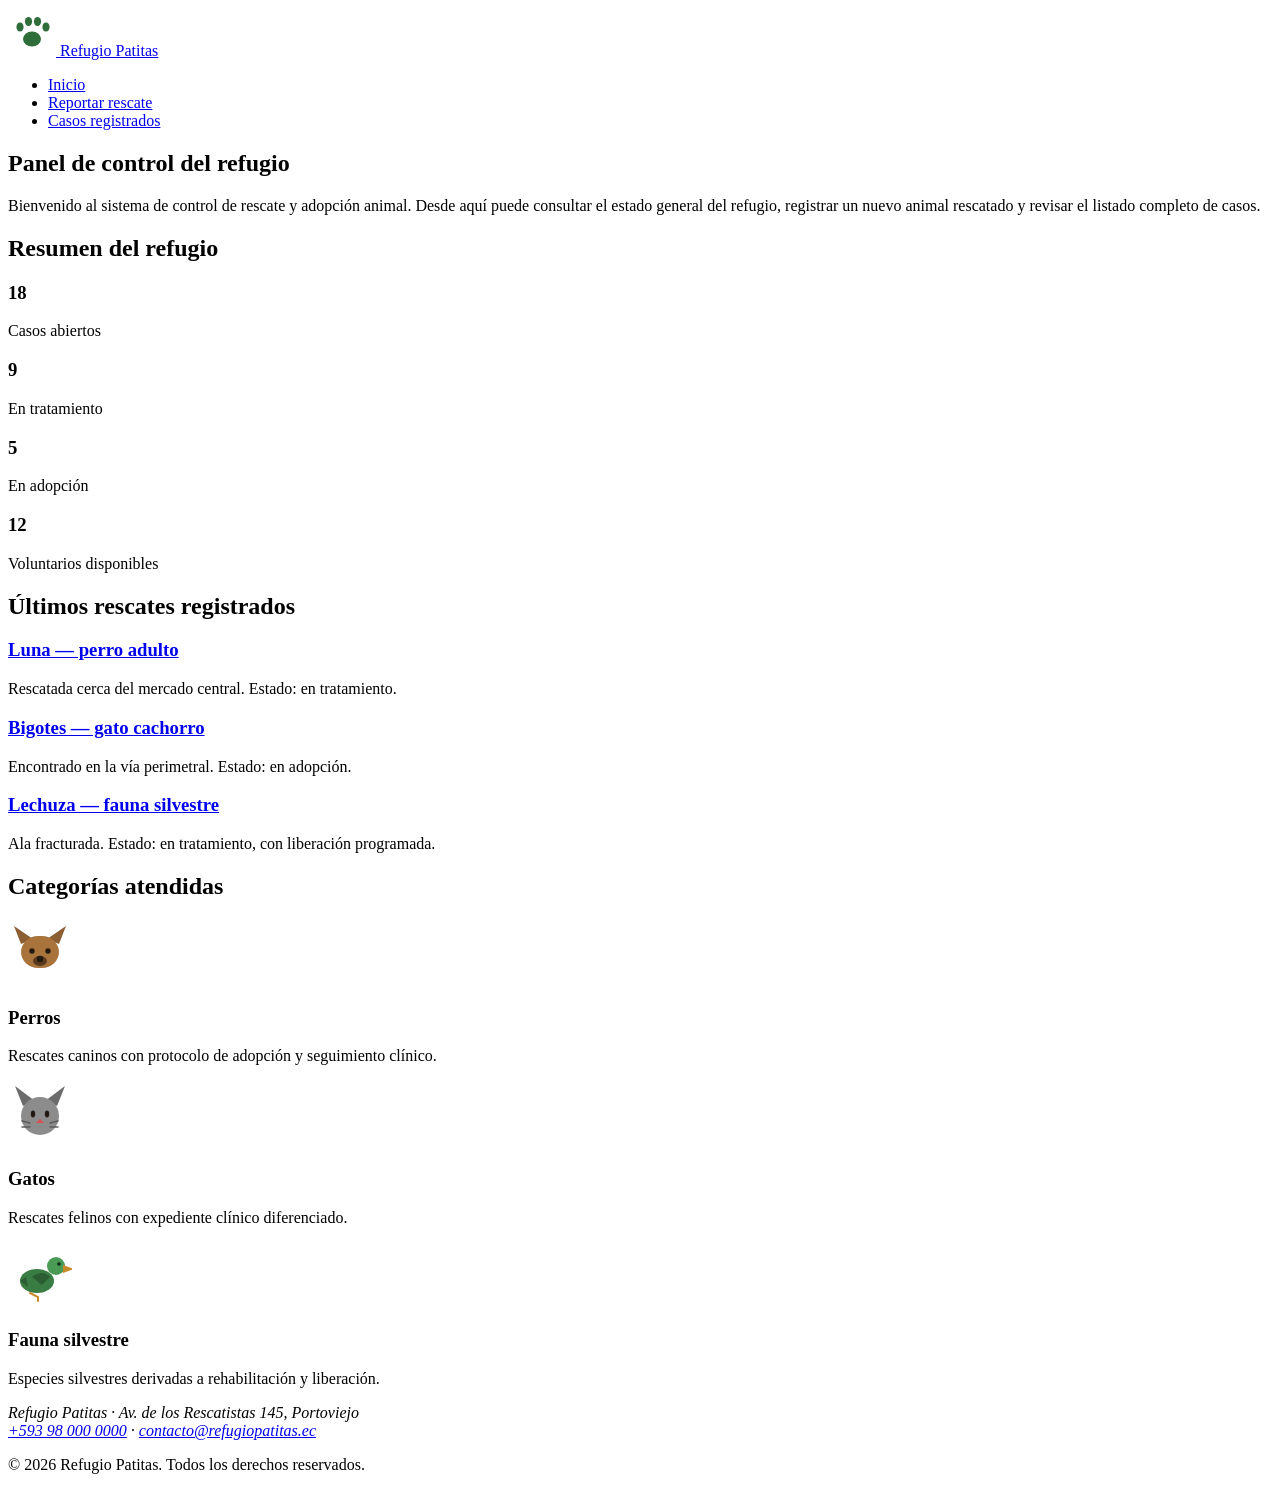
==== src/index.html @ 60a3a280 "feat(maquetacion): estructura HTML5 de las interfaces principales - index.html: dashboard con bienve" ====
<!DOCTYPE html>
<html lang="es">
<head>
  <meta charset="UTF-8">
  <meta name="viewport" content="width=device-width, initial-scale=1.0">
  <meta name="description" content="Panel de control del sistema de control de rescate y adopción animal del Refugio Patitas.">
  <meta name="author" content="Cristopher Montoya">
  <title>Inicio · Refugio Patitas — Control de Rescate y Adopción</title>
</head>
<body>

  <!-- Encabezado común: logo y navegación -->
  <header>
    <a href="index.html" title="Ir al panel de control">
      <img src="assets/img/logo.svg" alt="Logotipo del Refugio Patitas" width="48" height="48">
      <span>Refugio Patitas</span>
    </a>
    <nav aria-label="Navegación principal">
      <ul>
        <li><a href="index.html" aria-current="page">Inicio</a></li>
        <li><a href="reportar.html">Reportar rescate</a></li>
        <li><a href="rescates.html">Casos registrados</a></li>
      </ul>
    </nav>
  </header>

  <!-- Contenido exclusivo de la página -->
  <main>

    <!-- Bienvenida -->
    <section aria-labelledby="bienvenida-titulo">
      <h1 id="bienvenida-titulo">Panel de control del refugio</h1>
      <p>
        Bienvenido al sistema de control de rescate y adopción animal. Desde aquí puede
        consultar el estado general del refugio, registrar un nuevo animal rescatado y
        revisar el listado completo de casos.
      </p>
    </section>

    <!-- Resumen del refugio -->
    <section aria-labelledby="resumen-titulo">
      <h2 id="resumen-titulo">Resumen del refugio</h2>

      <article>
        <h3>18</h3>
        <p>Casos abiertos</p>
      </article>

      <article>
        <h3>9</h3>
        <p>En tratamiento</p>
      </article>

      <article>
        <h3>5</h3>
        <p>En adopción</p>
      </article>

      <article>
        <h3>12</h3>
        <p>Voluntarios disponibles</p>
      </article>
    </section>

    <!-- Últimos rescates registrados -->
    <section aria-labelledby="recientes-titulo">
      <h2 id="recientes-titulo">Últimos rescates registrados</h2>

      <article>
        <h3><a href="rescates.html#caso-006">Luna — perro adulto</a></h3>
        <p>Rescatada cerca del mercado central. Estado: en tratamiento.</p>
      </article>

      <article>
        <h3><a href="rescates.html#caso-005">Bigotes — gato cachorro</a></h3>
        <p>Encontrado en la vía perimetral. Estado: en adopción.</p>
      </article>

      <article>
        <h3><a href="rescates.html#caso-004">Lechuza — fauna silvestre</a></h3>
        <p>Ala fracturada. Estado: en tratamiento, con liberación programada.</p>
      </article>
    </section>

    <!-- Categorías atendidas -->
    <section aria-labelledby="categorias-titulo">
      <h2 id="categorias-titulo">Categorías atendidas</h2>

      <article>
        <img src="assets/img/perro.svg" alt="Ilustración de un perro" width="64" height="64">
        <h3>Perros</h3>
        <p>Rescates caninos con protocolo de adopción y seguimiento clínico.</p>
      </article>

      <article>
        <img src="assets/img/gato.svg" alt="Ilustración de un gato" width="64" height="64">
        <h3>Gatos</h3>
        <p>Rescates felinos con expediente clínico diferenciado.</p>
      </article>

      <article>
        <img src="assets/img/fauna.svg" alt="Ilustración de fauna silvestre" width="64" height="64">
        <h3>Fauna silvestre</h3>
        <p>Especies silvestres derivadas a rehabilitación y liberación.</p>
      </article>
    </section>

  </main>

  <!-- Pie de página común -->
  <footer>
    <address>
      Refugio Patitas · Av. de los Rescatistas 145, Portoviejo<br>
      <a href="tel:+593980000000">+593 98 000 0000</a> ·
      <a href="mailto:contacto@refugiopatitas.ec">contacto@refugiopatitas.ec</a>
    </address>
    <p>&copy; 2026 Refugio Patitas. Todos los derechos reservados.</p>
  </footer>

</body>
</html>
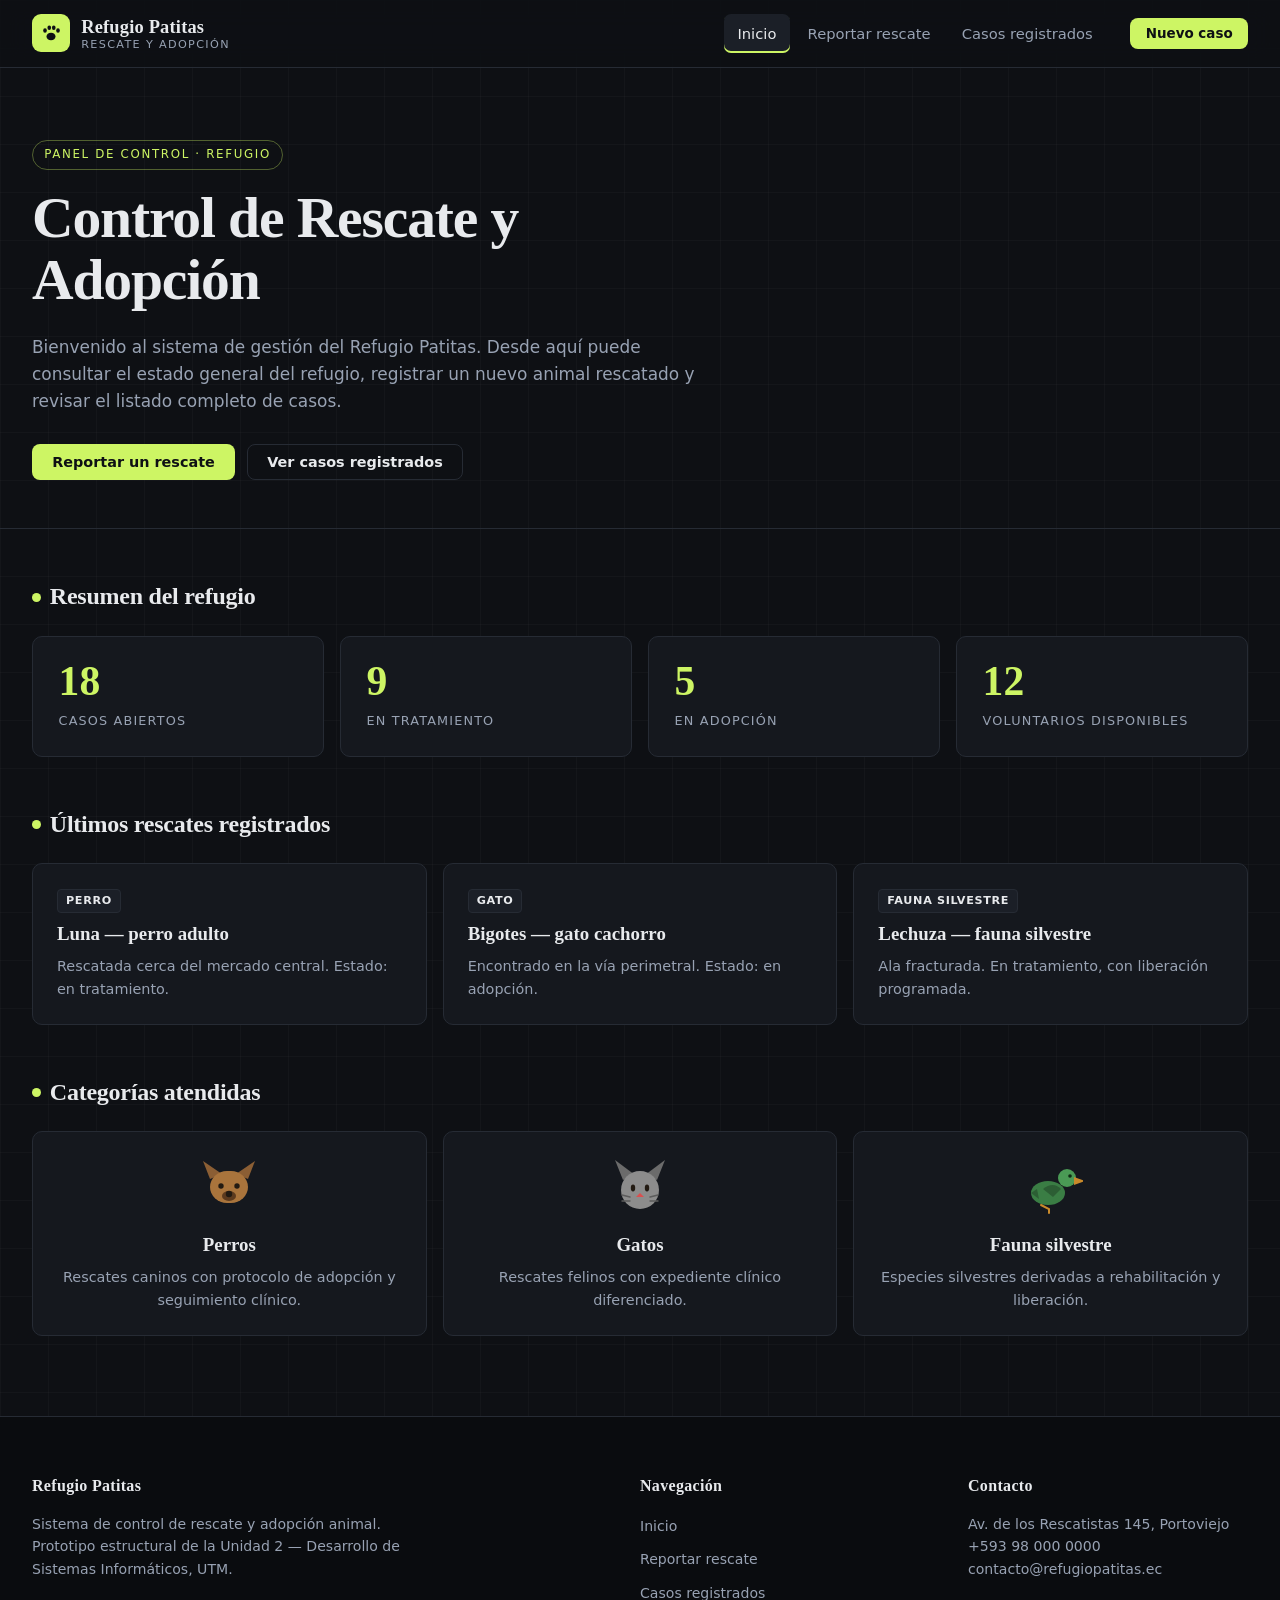
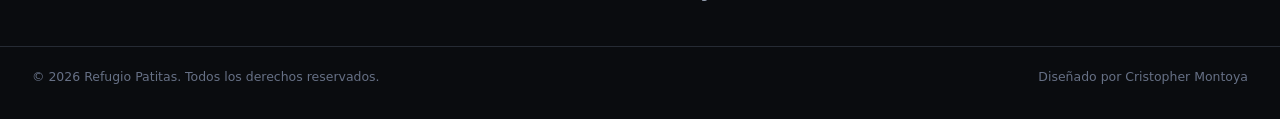
==== commit 065133b0: "feat(estilos): hoja de estilos basada en el prototipo anterior - estilos.css: tema oscuro con acento" ====
--- a/src/index.html
+++ b/src/index.html
@@ -6,115 +6,170 @@
   <meta name="description" content="Panel de control del sistema de control de rescate y adopción animal del Refugio Patitas.">
   <meta name="author" content="Cristopher Montoya">
   <title>Inicio · Refugio Patitas — Control de Rescate y Adopción</title>
+  <link rel="stylesheet" href="estilos.css">
 </head>
 <body>
 
   <!-- Encabezado común: logo y navegación -->
-  <header>
-    <a href="index.html" title="Ir al panel de control">
-      <img src="assets/img/logo.svg" alt="Logotipo del Refugio Patitas" width="48" height="48">
-      <span>Refugio Patitas</span>
-    </a>
-    <nav aria-label="Navegación principal">
-      <ul>
-        <li><a href="index.html" aria-current="page">Inicio</a></li>
-        <li><a href="reportar.html">Reportar rescate</a></li>
-        <li><a href="rescates.html">Casos registrados</a></li>
-      </ul>
-    </nav>
+  <header class="cabecera">
+    <div class="cabecera__barra">
+
+      <a class="marca" href="index.html">
+        <span class="marca__icono">
+          <img src="assets/img/logo.svg" alt="" width="24" height="24">
+        </span>
+        <span class="marca__texto">
+          <strong>Refugio Patitas</strong>
+          <small>Rescate y adopción</small>
+        </span>
+      </a>
+
+      <nav class="nav" aria-label="Navegación principal">
+        <ul class="nav__lista">
+          <li><a class="nav__enlace nav__enlace--activo" href="index.html" aria-current="page">Inicio</a></li>
+          <li><a class="nav__enlace" href="reportar.html">Reportar rescate</a></li>
+          <li><a class="nav__enlace" href="rescates.html">Casos registrados</a></li>
+        </ul>
+      </nav>
+
+      <a class="btn btn--acento btn--chico" href="reportar.html">Nuevo caso</a>
+
+    </div>
   </header>
 
   <!-- Contenido exclusivo de la página -->
   <main>
 
-    <!-- Bienvenida -->
-    <section aria-labelledby="bienvenida-titulo">
-      <h1 id="bienvenida-titulo">Panel de control del refugio</h1>
-      <p>
-        Bienvenido al sistema de control de rescate y adopción animal. Desde aquí puede
-        consultar el estado general del refugio, registrar un nuevo animal rescatado y
-        revisar el listado completo de casos.
+    <!-- Portada -->
+    <section class="portada" aria-labelledby="bienvenida-titulo">
+      <p class="portada__etiqueta">Panel de control · Refugio</p>
+      <h1 id="bienvenida-titulo">Control de Rescate y Adopción</h1>
+      <p class="portada__bajada">
+        Bienvenido al sistema de gestión del Refugio Patitas. Desde aquí puede consultar el
+        estado general del refugio, registrar un nuevo animal rescatado y revisar el listado
+        completo de casos.
       </p>
+      <div class="portada__acciones">
+        <a class="btn btn--acento" href="reportar.html">Reportar un rescate</a>
+        <a class="btn btn--fantasma" href="rescates.html">Ver casos registrados</a>
+      </div>
     </section>
 
     <!-- Resumen del refugio -->
-    <section aria-labelledby="resumen-titulo">
-      <h2 id="resumen-titulo">Resumen del refugio</h2>
+    <section class="seccion" aria-labelledby="resumen-titulo">
+      <h2 class="seccion__titulo" id="resumen-titulo">Resumen del refugio</h2>
 
-      <article>
-        <h3>18</h3>
-        <p>Casos abiertos</p>
-      </article>
+      <div class="resumen">
+        <article class="stat">
+          <h3 class="stat__num">18</h3>
+          <p class="stat__label">Casos abiertos</p>
+        </article>
 
-      <article>
-        <h3>9</h3>
-        <p>En tratamiento</p>
-      </article>
+        <article class="stat">
+          <h3 class="stat__num">9</h3>
+          <p class="stat__label">En tratamiento</p>
+        </article>
 
-      <article>
-        <h3>5</h3>
-        <p>En adopción</p>
-      </article>
+        <article class="stat">
+          <h3 class="stat__num">5</h3>
+          <p class="stat__label">En adopción</p>
+        </article>
 
-      <article>
-        <h3>12</h3>
-        <p>Voluntarios disponibles</p>
-      </article>
+        <article class="stat">
+          <h3 class="stat__num">12</h3>
+          <p class="stat__label">Voluntarios disponibles</p>
+        </article>
+      </div>
     </section>
 
     <!-- Últimos rescates registrados -->
-    <section aria-labelledby="recientes-titulo">
-      <h2 id="recientes-titulo">Últimos rescates registrados</h2>
+    <section class="seccion" aria-labelledby="recientes-titulo">
+      <h2 class="seccion__titulo" id="recientes-titulo">Últimos rescates registrados</h2>
 
-      <article>
-        <h3><a href="rescates.html#caso-006">Luna — perro adulto</a></h3>
-        <p>Rescatada cerca del mercado central. Estado: en tratamiento.</p>
-      </article>
+      <div class="rejilla">
+        <article class="tarjeta">
+          <p class="tarjeta__meta"><span class="etiqueta">Perro</span></p>
+          <h3><a href="rescates.html#caso-006">Luna — perro adulto</a></h3>
+          <p class="tarjeta__texto">Rescatada cerca del mercado central. Estado: en tratamiento.</p>
+        </article>
 
-      <article>
-        <h3><a href="rescates.html#caso-005">Bigotes — gato cachorro</a></h3>
-        <p>Encontrado en la vía perimetral. Estado: en adopción.</p>
-      </article>
+        <article class="tarjeta">
+          <p class="tarjeta__meta"><span class="etiqueta">Gato</span></p>
+          <h3><a href="rescates.html#caso-005">Bigotes — gato cachorro</a></h3>
+          <p class="tarjeta__texto">Encontrado en la vía perimetral. Estado: en adopción.</p>
+        </article>
 
-      <article>
-        <h3><a href="rescates.html#caso-004">Lechuza — fauna silvestre</a></h3>
-        <p>Ala fracturada. Estado: en tratamiento, con liberación programada.</p>
-      </article>
+        <article class="tarjeta">
+          <p class="tarjeta__meta"><span class="etiqueta">Fauna silvestre</span></p>
+          <h3><a href="rescates.html#caso-004">Lechuza — fauna silvestre</a></h3>
+          <p class="tarjeta__texto">Ala fracturada. En tratamiento, con liberación programada.</p>
+        </article>
+      </div>
     </section>
 
     <!-- Categorías atendidas -->
-    <section aria-labelledby="categorias-titulo">
-      <h2 id="categorias-titulo">Categorías atendidas</h2>
+    <section class="seccion" aria-labelledby="categorias-titulo">
+      <h2 class="seccion__titulo" id="categorias-titulo">Categorías atendidas</h2>
 
-      <article>
-        <img src="assets/img/perro.svg" alt="Ilustración de un perro" width="64" height="64">
-        <h3>Perros</h3>
-        <p>Rescates caninos con protocolo de adopción y seguimiento clínico.</p>
-      </article>
+      <div class="rejilla">
+        <article class="tarjeta tarjeta--centrada">
+          <img class="tarjeta__img" src="assets/img/perro.svg" alt="Ilustración de un perro" width="64" height="64">
+          <h3>Perros</h3>
+          <p class="tarjeta__texto">Rescates caninos con protocolo de adopción y seguimiento clínico.</p>
+        </article>
 
-      <article>
-        <img src="assets/img/gato.svg" alt="Ilustración de un gato" width="64" height="64">
-        <h3>Gatos</h3>
-        <p>Rescates felinos con expediente clínico diferenciado.</p>
-      </article>
+        <article class="tarjeta tarjeta--centrada">
+          <img class="tarjeta__img" src="assets/img/gato.svg" alt="Ilustración de un gato" width="64" height="64">
+          <h3>Gatos</h3>
+          <p class="tarjeta__texto">Rescates felinos con expediente clínico diferenciado.</p>
+        </article>
 
-      <article>
-        <img src="assets/img/fauna.svg" alt="Ilustración de fauna silvestre" width="64" height="64">
-        <h3>Fauna silvestre</h3>
-        <p>Especies silvestres derivadas a rehabilitación y liberación.</p>
-      </article>
+        <article class="tarjeta tarjeta--centrada">
+          <img class="tarjeta__img" src="assets/img/fauna.svg" alt="Ilustración de fauna silvestre" width="64" height="64">
+          <h3>Fauna silvestre</h3>
+          <p class="tarjeta__texto">Especies silvestres derivadas a rehabilitación y liberación.</p>
+        </article>
+      </div>
     </section>
 
   </main>
 
   <!-- Pie de página común -->
-  <footer>
-    <address>
-      Refugio Patitas · Av. de los Rescatistas 145, Portoviejo<br>
-      <a href="tel:+593980000000">+593 98 000 0000</a> ·
-      <a href="mailto:contacto@refugiopatitas.ec">contacto@refugiopatitas.ec</a>
-    </address>
-    <p>&copy; 2026 Refugio Patitas. Todos los derechos reservados.</p>
+  <footer class="pie">
+    <div class="pie__contenido">
+
+      <section class="pie__bloque">
+        <h2 class="pie__titulo">Refugio Patitas</h2>
+        <p class="pie__texto">
+          Sistema de control de rescate y adopción animal. Prototipo estructural de la
+          Unidad 2 — Desarrollo de Sistemas Informáticos, UTM.
+        </p>
+      </section>
+
+      <nav class="pie__bloque" aria-label="Enlaces del pie">
+        <h2 class="pie__titulo">Navegación</h2>
+        <ul class="pie__lista">
+          <li><a href="index.html">Inicio</a></li>
+          <li><a href="reportar.html">Reportar rescate</a></li>
+          <li><a href="rescates.html">Casos registrados</a></li>
+        </ul>
+      </nav>
+
+      <section class="pie__bloque">
+        <h2 class="pie__titulo">Contacto</h2>
+        <address>
+          Av. de los Rescatistas 145, Portoviejo<br>
+          <a href="tel:+593980000000">+593 98 000 0000</a><br>
+          <a href="mailto:contacto@refugiopatitas.ec">contacto@refugiopatitas.ec</a>
+        </address>
+      </section>
+
+    </div>
+
+    <div class="pie__legal">
+      <p>&copy; 2026 Refugio Patitas. Todos los derechos reservados.</p>
+      <p>Diseñado por Cristopher Montoya</p>
+    </div>
   </footer>
 
 </body>
--- a/src/estilos.css
+++ b/src/estilos.css
@@ -0,0 +1,794 @@
+/* ==========================================================================
+   Refugio Patitas — hoja de estilos principal
+   Sistema de Control de Rescate y Adopción Animal · HTML5 semántico + CSS
+   Basada en el estilo del prototipo de la Unidad anterior.
+   ========================================================================== */
+
+/* ---------- 1. Variables y reset ---------- */
+:root {
+  color-scheme: dark;
+
+  --fondo:        #0e1014;
+  --superficie:   #15181e;
+  --superficie-2: #1b1f27;
+  --borde:        #262b34;
+  --texto:        #e8eaed;
+  --texto-suave:  #98a2b3;
+  --acento:       #cdf564;
+  --acento-oscuro:#a8d13c;
+
+  /* Colores semánticos para estados y urgencias */
+  --peligro: #f08a8a;
+  --alerta:  #f5c26b;
+  --ok:      #7ee0b0;
+  --info:    #7fb5f7;
+  --lila:    #c8a2ff;
+
+  --fuente-titulo: ui-serif, Georgia, "Times New Roman", serif;
+  --fuente-cuerpo: system-ui, -apple-system, "Segoe UI", Roboto, sans-serif;
+  --fuente-mono:   ui-monospace, "SFMono-Regular", Menlo, Consolas, monospace;
+
+  --radio:   10px;
+  --ancho:   1280px;
+  --transicion: 180ms ease;
+}
+
+*,
+*::before,
+*::after {
+  box-sizing: border-box;
+  margin: 0;
+  padding: 0;
+}
+
+html {
+  scroll-behavior: smooth;
+  scroll-padding-top: 96px;
+}
+
+body {
+  background-color: var(--fondo);
+  background-image:
+    linear-gradient(rgba(255, 255, 255, .022) 1px, transparent 1px),
+    linear-gradient(90deg, rgba(255, 255, 255, .022) 1px, transparent 1px);
+  background-size: 48px 48px;
+  color: var(--texto);
+  font-family: var(--fuente-cuerpo);
+  font-size: 16px;
+  line-height: 1.6;
+  -webkit-font-smoothing: antialiased;
+}
+
+img {
+  display: block;
+  max-width: 100%;
+  height: auto;
+}
+
+a {
+  color: inherit;
+  text-decoration: none;
+}
+
+ul {
+  list-style: none;
+}
+
+address {
+  font-style: normal;
+}
+
+/* Accesibilidad: foco siempre visible */
+:focus-visible {
+  outline: 2px solid var(--acento);
+  outline-offset: 3px;
+  border-radius: 4px;
+}
+
+/* ---------- 2. Cabecera y navbar ---------- */
+.cabecera {
+  position: sticky;
+  top: 0;
+  z-index: 100;
+  background-color: rgba(14, 16, 20, .82);
+  backdrop-filter: blur(14px) saturate(140%);
+  border-bottom: 1px solid var(--borde);
+}
+
+.cabecera__barra {
+  max-width: var(--ancho);
+  margin: 0 auto;
+  padding: .85rem 2rem;
+  display: flex;
+  align-items: center;
+  gap: 1.5rem;
+}
+
+.marca {
+  display: flex;
+  align-items: center;
+  gap: .7rem;
+  flex-shrink: 0;
+}
+
+.marca__icono {
+  display: grid;
+  place-items: center;
+  width: 38px;
+  height: 38px;
+  border-radius: 9px;
+  background-color: var(--acento);
+}
+
+.marca__icono img {
+  width: 24px;
+  height: 24px;
+}
+
+.marca__texto {
+  display: flex;
+  flex-direction: column;
+  line-height: 1.2;
+}
+
+.marca__texto strong {
+  font-family: var(--fuente-titulo);
+  font-size: 1.15rem;
+  font-weight: 600;
+  letter-spacing: .2px;
+}
+
+.marca__texto small {
+  font-size: .7rem;
+  color: var(--texto-suave);
+  text-transform: uppercase;
+  letter-spacing: .12em;
+}
+
+.nav {
+  margin-left: auto;
+}
+
+.nav__lista {
+  display: flex;
+  align-items: center;
+  gap: .25rem;
+}
+
+.nav__enlace {
+  display: block;
+  padding: .5rem .85rem;
+  border-radius: 7px;
+  font-size: .92rem;
+  color: var(--texto-suave);
+  white-space: nowrap;
+  transition: color var(--transicion), background-color var(--transicion);
+}
+
+.nav__enlace:hover {
+  color: var(--texto);
+  background-color: var(--superficie-2);
+}
+
+.nav__enlace--activo {
+  color: var(--texto);
+  background-color: var(--superficie-2);
+  box-shadow: inset 0 -2px 0 var(--acento);
+}
+
+/* ---------- 3. Botones ---------- */
+.btn {
+  display: inline-flex;
+  align-items: center;
+  gap: .5rem;
+  padding: .62rem 1.2rem;
+  border: 1px solid transparent;
+  border-radius: 8px;
+  font-family: var(--fuente-cuerpo);
+  font-size: .9rem;
+  font-weight: 600;
+  line-height: 1;
+  cursor: pointer;
+  white-space: nowrap;
+  transition: background-color var(--transicion), color var(--transicion),
+              border-color var(--transicion);
+}
+
+.btn--acento {
+  background-color: var(--acento);
+  color: #0e1014;
+}
+
+.btn--acento:hover {
+  background-color: var(--acento-oscuro);
+}
+
+.btn--fantasma {
+  background-color: transparent;
+  border-color: var(--borde);
+  color: var(--texto);
+}
+
+.btn--fantasma:hover {
+  border-color: var(--acento-oscuro);
+  color: var(--acento);
+}
+
+.btn--chico {
+  padding: .5rem .9rem;
+  font-size: .84rem;
+}
+
+/* ---------- 4. Portada ---------- */
+.portada {
+  max-width: var(--ancho);
+  margin: 0 auto;
+  padding: 4.5rem 2rem 3rem;
+  border-bottom: 1px solid var(--borde);
+}
+
+.portada__etiqueta {
+  display: inline-block;
+  margin-bottom: 1.1rem;
+  padding: .28rem .7rem;
+  border: 1px solid rgba(205, 245, 100, .35);
+  border-radius: 999px;
+  color: var(--acento);
+  font-size: .74rem;
+  font-weight: 500;
+  letter-spacing: .14em;
+  text-transform: uppercase;
+}
+
+.portada h1 {
+  max-width: 22ch;
+  font-family: var(--fuente-titulo);
+  font-size: clamp(2.1rem, 5vw, 3.6rem);
+  font-weight: 600;
+  line-height: 1.08;
+  letter-spacing: -.02em;
+}
+
+.portada__bajada {
+  max-width: 62ch;
+  margin-top: 1.4rem;
+  font-size: 1.06rem;
+  color: var(--texto-suave);
+}
+
+.portada__acciones {
+  margin-top: 1.8rem;
+  display: flex;
+  flex-wrap: wrap;
+  gap: .75rem;
+}
+
+/* ---------- 5. Secciones y tarjetas ---------- */
+.seccion {
+  max-width: var(--ancho);
+  margin: 0 auto;
+  padding: 3rem 2rem 0;
+}
+
+.seccion:last-of-type {
+  padding-bottom: 5rem;
+}
+
+.seccion__titulo {
+  font-family: var(--fuente-titulo);
+  font-size: 1.5rem;
+  font-weight: 600;
+  letter-spacing: -.01em;
+  margin-bottom: 1.25rem;
+}
+
+.seccion__titulo::before {
+  content: "";
+  display: inline-block;
+  width: 9px;
+  height: 9px;
+  margin-right: .55rem;
+  border-radius: 50%;
+  background-color: var(--acento);
+  vertical-align: .1em;
+}
+
+/* Resumen de indicadores */
+.resumen {
+  display: grid;
+  grid-template-columns: repeat(4, minmax(0, 1fr));
+  gap: 1rem;
+}
+
+.stat {
+  background-color: var(--superficie);
+  border: 1px solid var(--borde);
+  border-radius: var(--radio);
+  padding: 1.5rem 1.6rem;
+  transition: border-color var(--transicion), transform var(--transicion);
+}
+
+.stat:hover {
+  border-color: var(--acento-oscuro);
+  transform: translateY(-2px);
+}
+
+.stat__num {
+  font-family: var(--fuente-titulo);
+  font-size: 2.6rem;
+  font-weight: 600;
+  line-height: 1;
+  color: var(--acento);
+}
+
+.stat__label {
+  margin-top: .55rem;
+  font-size: .8rem;
+  color: var(--texto-suave);
+  text-transform: uppercase;
+  letter-spacing: .09em;
+}
+
+/* Rejilla de tarjetas */
+.rejilla {
+  display: grid;
+  grid-template-columns: repeat(3, minmax(0, 1fr));
+  gap: 1rem;
+}
+
+.tarjeta {
+  background-color: var(--superficie);
+  border: 1px solid var(--borde);
+  border-radius: var(--radio);
+  padding: 1.4rem 1.5rem;
+  transition: border-color var(--transicion), transform var(--transicion);
+}
+
+.tarjeta:hover {
+  border-color: var(--acento-oscuro);
+}
+
+.tarjeta--centrada {
+  text-align: center;
+}
+
+.tarjeta__meta {
+  margin-bottom: .55rem;
+}
+
+.tarjeta__img {
+  width: 64px;
+  height: 64px;
+  margin: 0 auto .9rem;
+}
+
+.tarjeta h3 {
+  font-family: var(--fuente-titulo);
+  font-size: 1.18rem;
+  font-weight: 600;
+  line-height: 1.3;
+}
+
+.tarjeta h3 a {
+  background-image: linear-gradient(var(--acento), var(--acento));
+  background-repeat: no-repeat;
+  background-position: 0 100%;
+  background-size: 0% 1px;
+  transition: background-size 260ms ease, color var(--transicion);
+}
+
+.tarjeta h3 a:hover {
+  color: var(--acento);
+  background-size: 100% 1px;
+}
+
+.tarjeta__texto {
+  margin-top: .55rem;
+  font-size: .9rem;
+  color: var(--texto-suave);
+}
+
+/* Etiquetas / chips */
+.etiqueta {
+  display: inline-block;
+  padding: .12rem .5rem;
+  border-radius: 4px;
+  background-color: var(--superficie-2);
+  border: 1px solid var(--borde);
+  color: var(--texto);
+  font-size: .7rem;
+  font-weight: 600;
+  letter-spacing: .06em;
+  text-transform: uppercase;
+}
+
+/* ---------- 6. Formulario ---------- */
+.formulario {
+  max-width: 760px;
+}
+
+.formulario__grupo {
+  background-color: var(--superficie);
+  border: 1px solid var(--borde);
+  border-radius: var(--radio);
+  padding: 1.5rem 1.6rem;
+  margin-bottom: 1.25rem;
+}
+
+.formulario__grupo legend {
+  font-family: var(--fuente-titulo);
+  font-size: 1.05rem;
+  font-weight: 600;
+  padding: 0 .6rem;
+  color: var(--acento);
+}
+
+.campo {
+  margin-bottom: 1.1rem;
+}
+
+.campo:last-child {
+  margin-bottom: 0;
+}
+
+.campo label {
+  display: block;
+  margin-bottom: .4rem;
+  font-size: .88rem;
+  color: var(--texto);
+}
+
+label.obligatorio::after {
+  content: " *";
+  color: var(--acento);
+}
+
+.campo input[type="text"],
+.campo input[type="tel"],
+.campo input[type="email"],
+.campo input[type="date"],
+.campo select,
+.campo textarea {
+  width: 100%;
+  padding: .6rem .8rem;
+  background-color: var(--fondo);
+  border: 1px solid var(--borde);
+  border-radius: 8px;
+  color: var(--texto);
+  font-family: inherit;
+  font-size: .92rem;
+  transition: border-color var(--transicion);
+}
+
+.campo input:focus,
+.campo select:focus,
+.campo textarea:focus {
+  border-color: var(--acento-oscuro);
+  outline: none;
+}
+
+.campo textarea {
+  resize: vertical;
+  min-height: 120px;
+}
+
+.campo input::placeholder,
+.campo textarea::placeholder {
+  color: #667085;
+}
+
+.campo input[type="file"] {
+  color: var(--texto-suave);
+  font-size: .88rem;
+}
+
+.campo input[type="file"]::file-selector-button {
+  margin-right: .8rem;
+  padding: .45rem .9rem;
+  border: 1px solid var(--borde);
+  border-radius: 7px;
+  background-color: var(--superficie-2);
+  color: var(--texto);
+  font-family: inherit;
+  font-size: .82rem;
+  cursor: pointer;
+}
+
+/* Distribución en dos columnas dentro de un fieldset */
+.campos-2 {
+  display: grid;
+  grid-template-columns: repeat(2, minmax(0, 1fr));
+  gap: 0 1.1rem;
+}
+
+/* Opciones de radio */
+.radios {
+  display: flex;
+  flex-direction: column;
+  gap: .6rem;
+}
+
+.radio {
+  display: flex;
+  align-items: center;
+  gap: .7rem;
+  padding: .6rem .8rem;
+  border: 1px solid var(--borde);
+  border-radius: 8px;
+  background-color: var(--fondo);
+  font-size: .9rem;
+  cursor: pointer;
+  transition: border-color var(--transicion);
+}
+
+.radio:hover {
+  border-color: var(--acento-oscuro);
+}
+
+.radio input {
+  accent-color: var(--acento);
+}
+
+.formulario__acciones {
+  display: flex;
+  flex-wrap: wrap;
+  gap: .75rem;
+  margin-top: 1.5rem;
+}
+
+/* ---------- 7. Tabla de casos ---------- */
+.tabla-contenedor {
+  overflow-x: auto;
+  background-color: var(--superficie);
+  border: 1px solid var(--borde);
+  border-radius: var(--radio);
+}
+
+.tabla {
+  width: 100%;
+  min-width: 760px;
+  border-collapse: collapse;
+  font-size: .9rem;
+}
+
+.tabla caption {
+  caption-side: top;
+  text-align: left;
+  padding: .9rem 1.1rem;
+  border-bottom: 1px solid var(--borde);
+  font-family: var(--fuente-titulo);
+  font-size: .92rem;
+  color: var(--texto-suave);
+}
+
+.tabla thead th {
+  text-align: left;
+  padding: .8rem 1.1rem;
+  background-color: var(--superficie-2);
+  border-bottom: 1px solid var(--borde);
+  font-size: .72rem;
+  font-weight: 600;
+  letter-spacing: .08em;
+  text-transform: uppercase;
+  color: var(--texto-suave);
+}
+
+.tabla td,
+.tabla tbody th {
+  padding: .85rem 1.1rem;
+  border-bottom: 1px solid var(--borde);
+  vertical-align: middle;
+}
+
+.tabla tbody th[scope="row"] {
+  font-family: var(--fuente-mono);
+  font-weight: 500;
+  color: var(--acento);
+}
+
+.tabla tbody tr {
+  transition: background-color var(--transicion);
+}
+
+.tabla tbody tr:hover {
+  background-color: var(--superficie-2);
+}
+
+.tabla tbody tr:last-child th,
+.tabla tbody tr:last-child td {
+  border-bottom: 0;
+}
+
+.tabla tfoot td {
+  padding: .8rem 1.1rem;
+  background-color: var(--superficie-2);
+  font-size: .8rem;
+  color: var(--texto-suave);
+}
+
+/* Insignias de urgencia y estado */
+.urgencia,
+.estado {
+  display: inline-block;
+  padding: .18rem .62rem;
+  border-radius: 999px;
+  font-size: .74rem;
+  font-weight: 600;
+  letter-spacing: .02em;
+  white-space: nowrap;
+}
+
+.urgencia--alta { color: var(--peligro); background: rgba(240, 138, 138, .12); border: 1px solid rgba(240, 138, 138, .35); }
+.urgencia--media { color: var(--alerta); background: rgba(245, 194, 107, .12); border: 1px solid rgba(245, 194, 107, .35); }
+.urgencia--baja { color: var(--ok); background: rgba(126, 224, 176, .12); border: 1px solid rgba(126, 224, 176, .35); }
+
+.estado--tratamiento { color: var(--info); background: rgba(127, 181, 247, .12); border: 1px solid rgba(127, 181, 247, .35); }
+.estado--adopcion { color: var(--lila); background: rgba(200, 162, 255, .12); border: 1px solid rgba(200, 162, 255, .35); }
+.estado--adoptado { color: var(--ok); background: rgba(126, 224, 176, .12); border: 1px solid rgba(126, 224, 176, .35); }
+.estado--liberado { color: var(--acento); background: rgba(205, 245, 100, .12); border: 1px solid rgba(205, 245, 100, .35); }
+
+/* Leyenda de estados */
+.leyenda {
+  display: flex;
+  flex-wrap: wrap;
+  gap: .55rem .9rem;
+  font-size: .82rem;
+  color: var(--texto-suave);
+}
+
+/* ---------- 8. Pie de página ---------- */
+.pie {
+  background-color: #0a0c0f;
+  border-top: 1px solid var(--borde);
+}
+
+.pie__contenido {
+  max-width: var(--ancho);
+  margin: 0 auto;
+  padding: 3.5rem 2rem 2.5rem;
+  display: grid;
+  grid-template-columns: 2fr 1fr 1fr;
+  gap: 3rem;
+}
+
+.pie__titulo {
+  margin-bottom: .9rem;
+  font-family: var(--fuente-titulo);
+  font-size: 1rem;
+  font-weight: 600;
+  letter-spacing: .02em;
+}
+
+.pie__texto {
+  max-width: 46ch;
+  font-size: .88rem;
+  color: var(--texto-suave);
+}
+
+.pie__bloque address {
+  font-size: .88rem;
+  color: var(--texto-suave);
+}
+
+.pie__bloque address a {
+  transition: color var(--transicion);
+}
+
+.pie__bloque address a:hover {
+  color: var(--acento);
+}
+
+.pie__lista li + li {
+  margin-top: .5rem;
+}
+
+.pie__lista a {
+  font-size: .88rem;
+  color: var(--texto-suave);
+  transition: color var(--transicion);
+}
+
+.pie__lista a:hover {
+  color: var(--acento);
+}
+
+.pie__legal {
+  max-width: var(--ancho);
+  margin: 0 auto;
+  padding: 1.25rem 2rem 2rem;
+  border-top: 1px solid var(--borde);
+  display: flex;
+  justify-content: space-between;
+  gap: 1rem;
+  font-size: .78rem;
+  color: #667085;
+}
+
+/* ---------- 9. Adaptación a pantallas menores ---------- */
+@media (max-width: 1100px) {
+  .cabecera__barra {
+    flex-wrap: wrap;
+    gap: .75rem 1.25rem;
+  }
+
+  .nav {
+    order: 3;
+    width: 100%;
+    margin-left: 0;
+    overflow-x: auto;
+    scrollbar-width: none;
+  }
+
+  .nav::-webkit-scrollbar {
+    display: none;
+  }
+
+  .nav__lista {
+    padding-bottom: .25rem;
+  }
+
+  .resumen {
+    grid-template-columns: repeat(2, minmax(0, 1fr));
+  }
+
+  .rejilla {
+    grid-template-columns: repeat(2, minmax(0, 1fr));
+  }
+}
+
+@media (max-width: 760px) {
+  html {
+    scroll-padding-top: 150px;
+  }
+
+  .cabecera__barra,
+  .portada,
+  .seccion,
+  .pie__contenido,
+  .pie__legal {
+    padding-left: 1.15rem;
+    padding-right: 1.15rem;
+  }
+
+  .portada {
+    padding-top: 2.8rem;
+    padding-bottom: 2rem;
+  }
+
+  .seccion {
+    padding-top: 2.25rem;
+  }
+
+  .rejilla {
+    grid-template-columns: minmax(0, 1fr);
+  }
+
+  .campos-2 {
+    grid-template-columns: minmax(0, 1fr);
+  }
+
+  .pie__contenido {
+    grid-template-columns: minmax(0, 1fr);
+    gap: 2rem;
+    padding-top: 2.5rem;
+  }
+
+  .pie__legal {
+    flex-direction: column;
+    gap: .35rem;
+  }
+}
+
+/* ---------- 10. Preferencias de movimiento reducido ---------- */
+@media (prefers-reduced-motion: reduce) {
+  html {
+    scroll-behavior: auto;
+  }
+
+  *,
+  *::before,
+  *::after {
+    transition-duration: .01ms !important;
+    animation-duration: .01ms !important;
+  }
+}
